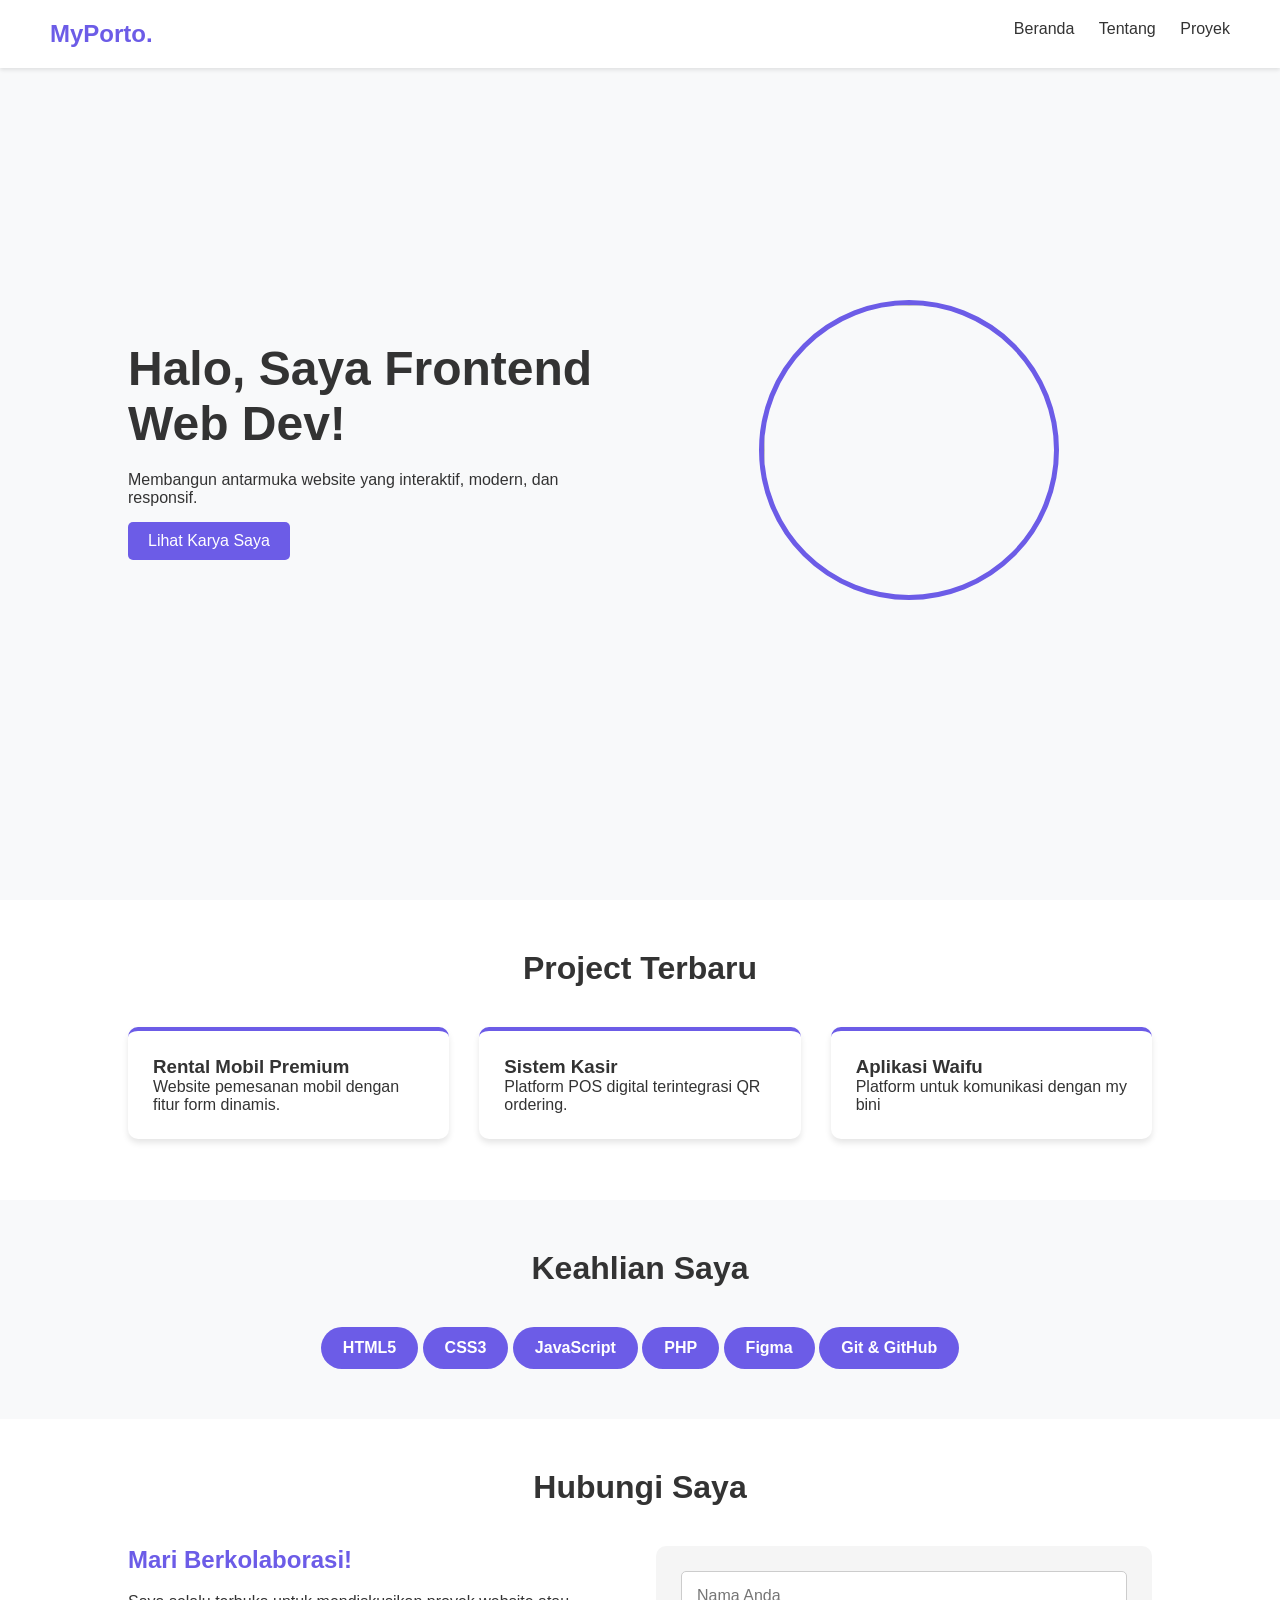
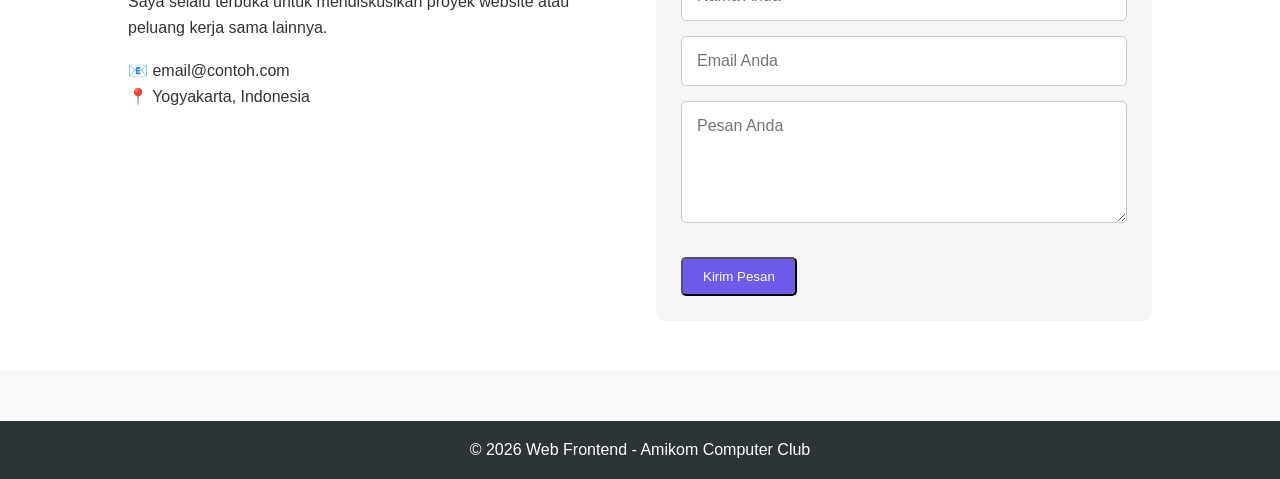
==== index.html @ 7a9bcb33 "Rename index..html to index.html" ====
<!DOCTYPE html>
<html lang="id">
<head>
    <meta charset="UTF-8">
    <meta name="viewport" content="width=device-width, initial-scale=1.0">
    <title>Portofolio - Web Frontend</title>
    <link rel="stylesheet" href="style.css">
</head>
<body>

    <nav class="navbar">
        <div class="logo">MyPorto.</div>
        <ul class="nav-links">
            <li><a href="#beranda">Beranda</a></li>
            <li><a href="#tentang">Tentang</a></li>
            <li><a href="#proyek">Proyek</a></li>
        </ul>
    </nav>

    <header id="beranda" class="hero">
        <div class="hero-content">
            <h1>Halo, Saya Frontend Web Dev!</h1>
            <p>Membangun antarmuka website yang interaktif, modern, dan responsif.</p>
            <a href="#proyek" class="btn">Lihat Karya Saya</a>
        </div>
        <div class="hero-image">
            <img src="https://imgs.search.brave.com/PsLYy0tCITlfZI264hb9MSKWO_ULrX3rAhitDzFOrVg/rs:fit:860:0:0:0/g:ce/aHR0cHM6Ly9pLnBp/bmltZy5jb20vb3Jp/Z2luYWxzL2RiL2E5/LzliL2RiYTk5Yjhl/OTExODY2Y2ZmMGFj/NjQ0M2NlYWU2ZGRl/LmpwZw" class="box-gambar" />
        </div>
    </header>

    <section id="proyek" class="proyek-section">
        <h2>Project Terbaru</h2>
        <div class="grid-karya">
            <div class="card">
                <h3>Rental Mobil Premium</h3>
                <p>Website pemesanan mobil dengan fitur form dinamis.</p>
            </div>
            <div class="card">
                <h3>Sistem Kasir</h3>
                <p>Platform POS digital terintegrasi QR ordering.</p>
            </div>
            <div class="card">
                <h3>Aplikasi Waifu</h3>
                <p>Platform untuk komunikasi dengan my bini</p>
            </div>
        </div>
    </section>

    <section id="skills" class="skills-section">
        <h2>Keahlian Saya</h2>
        <div class="skills-container">
            <div class="skill-badge">HTML5</div>
            <div class="skill-badge">CSS3</div>
            <div class="skill-badge">JavaScript</div>
            <div class="skill-badge">PHP</div>
            <div class="skill-badge">Figma</div>
            <div class="skill-badge">Git & GitHub</div>
        </div>
    </section>

    <section id="kontak" class="kontak-section">
        <h2>Hubungi Saya</h2>
        <div class="kontak-container">
            <div class="kontak-info">
                <h3>Mari Berkolaborasi!</h3>
                <p>Saya selalu terbuka untuk mendiskusikan proyek website atau peluang kerja sama lainnya.</p>
                <br>
                <p>📧 email@contoh.com</p>
                <p>📍 Yogyakarta, Indonesia</p>
            </div>
            <form class="kontak-form">
                <input type="text" placeholder="Nama Anda" class="input-field">
                <input type="email" placeholder="Email Anda" class="input-field">
                <textarea placeholder="Pesan Anda" rows="5" class="input-field"></textarea>
                <button type="submit" class="btn">Kirim Pesan</button>
            </form>
        </div>
    </section>

    <footer>
        <p>&copy; 2026 Web Frontend - Amikom Computer Club</p>
    </footer>

</body>
</html>
---- style.css ----
/* CSS RESET & BASE STYLES */
* {
    margin: 0;
    padding: 0;
    box-sizing: border-box; /* Ingat materi Box Sizing! */
    font-family: 'Segoe UI', Tahoma, Geneva, Verdana, sans-serif;
    scroll-behavior: smooth;
}

body {
    background-color: #f8f9fa;
    color: #333;
}

a {
    text-decoration: none;
    color: inherit;
}

/* Base Styling (Bukan Layouting) */
.logo { font-size: 24px; font-weight: bold; color: #6c5ce7; }
.btn { display: inline-block; padding: 10px 20px; background-color: #6c5ce7; color: white; border-radius: 5px; margin-top: 15px; }
.btn:hover { background-color: #5b4bc4; }
.box-gambar { width: 300px; height: 300px; object-fit: cover; border-radius: 50%; display: flex; align-items: center; justify-content: center; font-weight: bold; color: #b2bec3; border: 5px solid #6c5ce7; }
.card { background-color: white; padding: 25px; border-radius: 10px; box-shadow: 0 4px 6px rgba(0,0,0,0.1); border-top: 4px solid #6c5ce7; }
h2 { text-align: center; margin-bottom: 40px; font-size: 32px;}
footer { text-align: center; padding: 20px; background-color: #2d3436; color: white; margin-top: 50px; }

.skills-section { padding: 50px 10%; text-align: center; }
.skill-badge { background-color: #6c5ce7; color: white; padding: 10px 20px; border-radius: 50px; font-weight: bold; border: 2px solid transparent; transition: 0.3s;}
.skill-badge:hover { background-color: white; color: #6c5ce7; border: 2px solid #6c5ce7; cursor: pointer; }

.kontak-section { padding: 50px 10%; background-color: white; }
.kontak-info h3 { margin-bottom: 15px; color: #6c5ce7; font-size: 24px; }
.kontak-info p { line-height: 1.6; }
.input-field { width: 100%; padding: 15px; margin-bottom: 15px; border: 1px solid #ccc; border-radius: 5px; font-size: 16px; }

.proyek-section { background-color: white; min-height: 300px; padding: 50px 10%; }

/* ========================================
MULAI NGODING LAYOUT DI BAWAH INI
========================================
*/

.navbar{
 display: flex;
 justify-content:space-between;
 align-content: center;
 padding: 20px 50px;

 position: fixed;
 top:0;
 left: 0;
 width:100%;
 background-color: white;
 box-shadow: 0 2px 4px rgb(0,0,0,0.1);
}

.nav-links li{
   display: inline;
   margin-left: 20px;
}

.hero{
    display: flex;
    align-items:center;
    justify-content:space-between;

    min-height: 100vh;
    padding: 15px 10% ;
}

.hero-content{
    flex:1;
}

.hero-content {
    padding-right: 50px;
}

.hero-content h1{
    font-size: 48px;
    margin-bottom: 20px;
}

.hero-image{
     flex: 1;
     display: flex;
     align-items: center;
     justify-content: center;
}

.proyek-section{
    padding: 50px 10%;
}

.grid-karya{
    display: grid;
    grid-template-columns: repeat(3, 1fr);
    gap: 30px;
}


.skill-badge{
    display: inline-block;
}

.kontak-container{
    display: grid;
    grid-template-columns: 1fr 1fr;
    gap: 2rem;
}

.kontak-form {
    background-color: #f5f5f5;
    padding: 25px;
    border-radius: 10px;
}
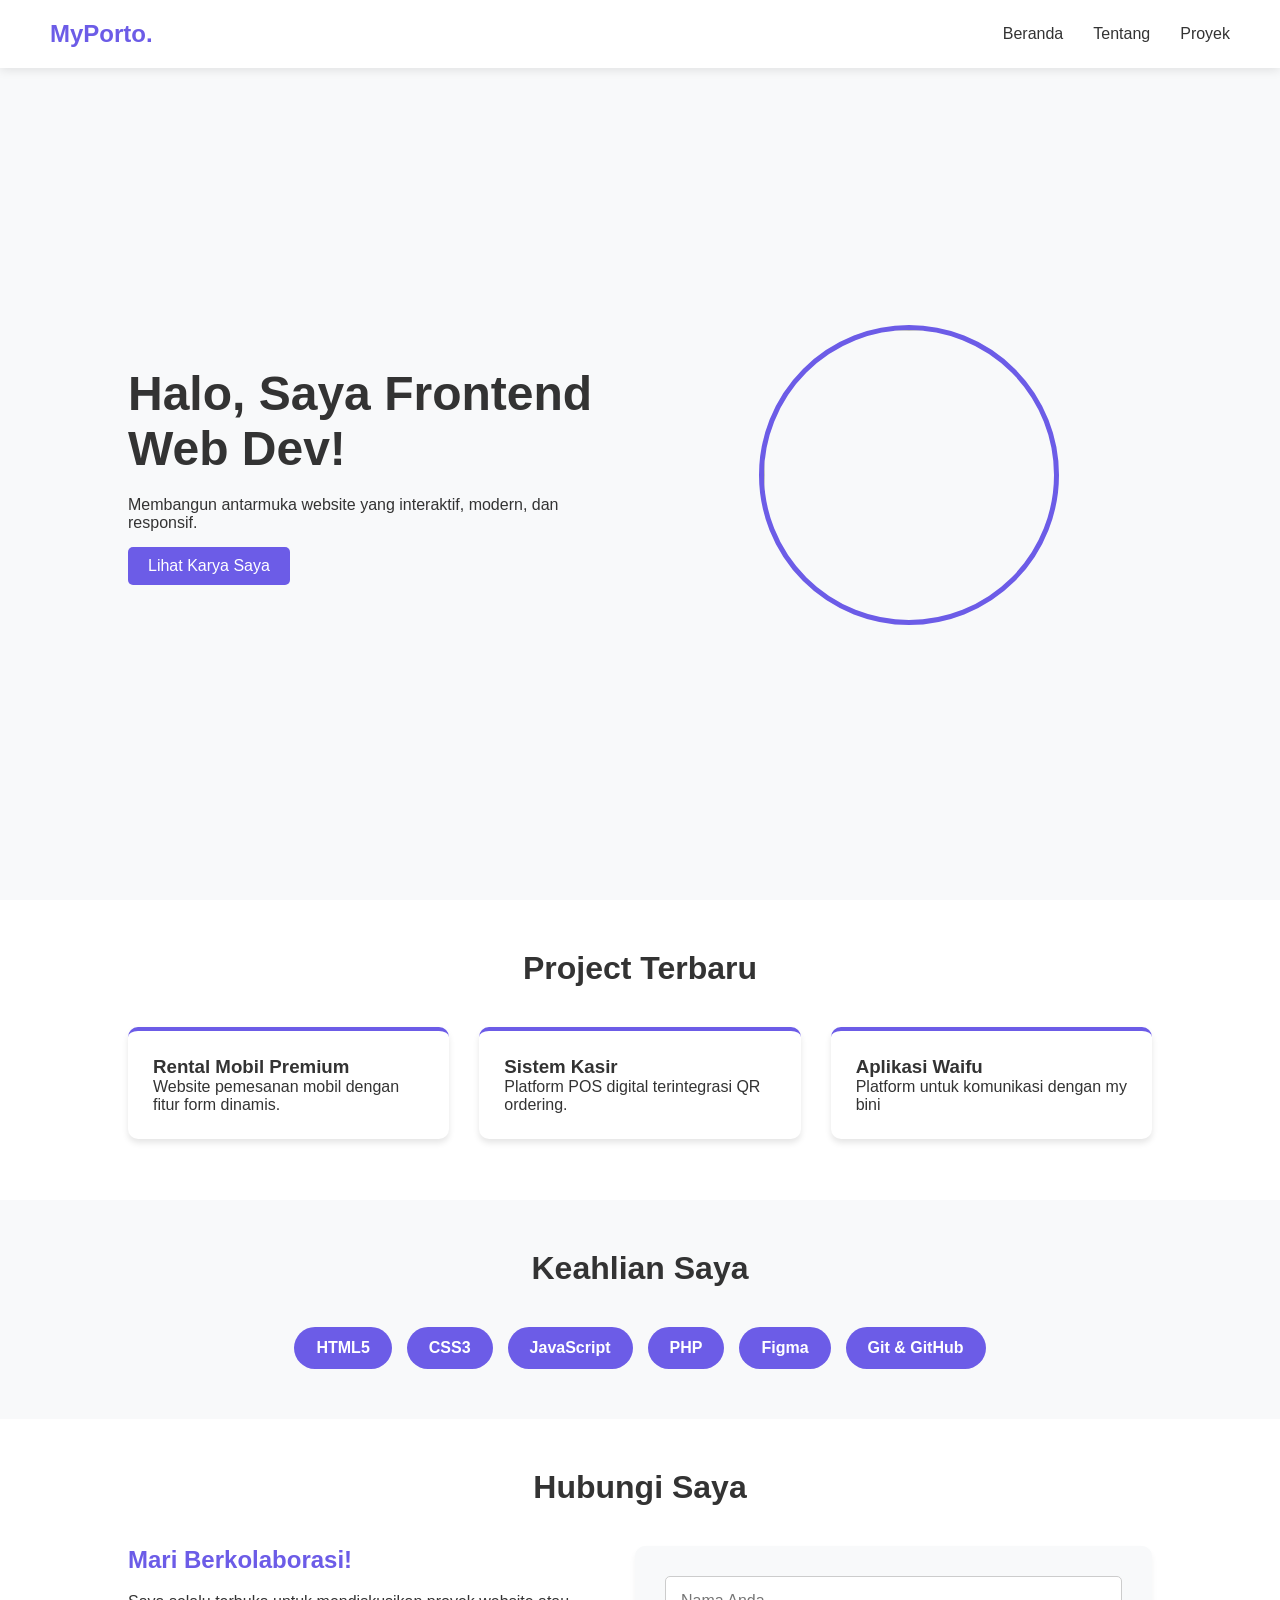
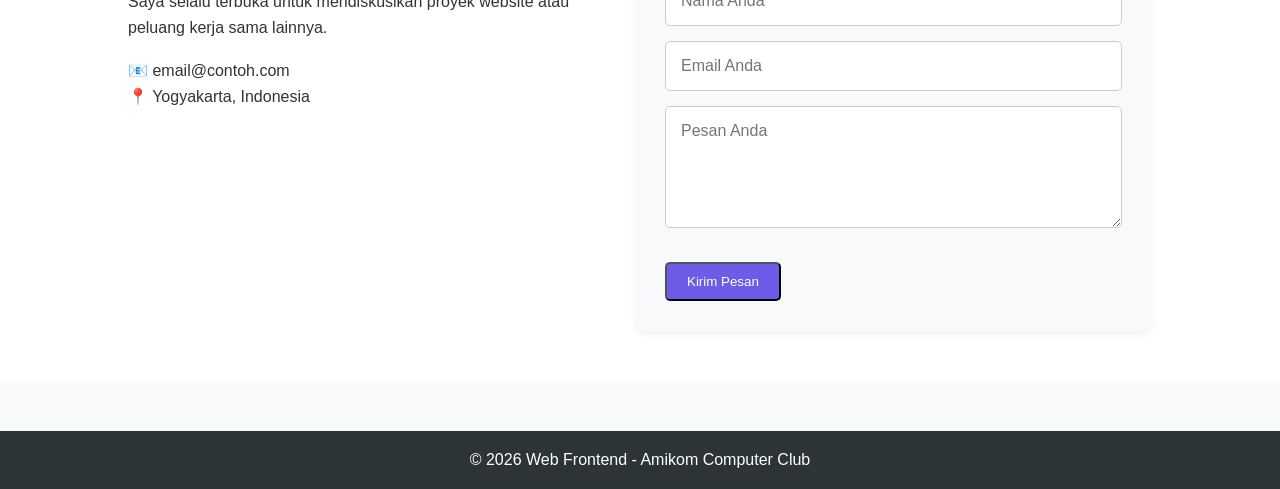
==== commit abe6ab6d: "final" ====
--- a/index.html
+++ b/index.html
@@ -1,15 +1,21 @@
 <!DOCTYPE html>
 <html lang="id">
+
 <head>
     <meta charset="UTF-8">
     <meta name="viewport" content="width=device-width, initial-scale=1.0">
     <title>Portofolio - Web Frontend</title>
     <link rel="stylesheet" href="style.css">
 </head>
+
 <body>
 
+    <!-- ====== NAVIGASI ====== -->
+    <!-- Navbar dengan logo di kiri dan menu di kanan -->
     <nav class="navbar">
+        <!-- Logo brand -->
         <div class="logo">MyPorto.</div>
+        <!-- Daftar menu navigasi -->
         <ul class="nav-links">
             <li><a href="#beranda">Beranda</a></li>
             <li><a href="#tentang">Tentang</a></li>
@@ -17,28 +23,40 @@
         </ul>
     </nav>
 
+    <!-- ====== HERO / BERANDA ====== -->
+    <!-- Section hero sebagai halaman utama -->
     <header id="beranda" class="hero">
+        <!-- Konten teks di sisi kiri -->
         <div class="hero-content">
             <h1>Halo, Saya Frontend Web Dev!</h1>
             <p>Membangun antarmuka website yang interaktif, modern, dan responsif.</p>
+            <!-- Tombol CTA untuk scroll ke proyek -->
             <a href="#proyek" class="btn">Lihat Karya Saya</a>
         </div>
+        <!-- Gambar profil di sisi kanan -->
         <div class="hero-image">
-            <img src="https://imgs.search.brave.com/PsLYy0tCITlfZI264hb9MSKWO_ULrX3rAhitDzFOrVg/rs:fit:860:0:0:0/g:ce/aHR0cHM6Ly9pLnBp/bmltZy5jb20vb3Jp/Z2luYWxzL2RiL2E5/LzliL2RiYTk5Yjhl/OTExODY2Y2ZmMGFj/NjQ0M2NlYWU2ZGRl/LmpwZw" class="box-gambar" />
+            <img src="https://imgs.search.brave.com/PsLYy0tCITlfZI264hb9MSKWO_ULrX3rAhitDzFOrVg/rs:fit:860:0:0:0/g:ce/aHR0cHM6Ly9pLnBp/bmltZy5jb20vb3Jp/Z2luYWxzL2RiL2E5/LzliL2RiYTk5Yjhl/OTExODY2Y2ZmMGFj/NjQ0M2NlYWU2ZGRl/LmpwZw"
+                class="box-gambar" />
         </div>
     </header>
 
+    <!-- ====== SECTION PROYEK ====== -->
+    <!-- Menampilkan daftar project terbaru -->
     <section id="proyek" class="proyek-section">
         <h2>Project Terbaru</h2>
+        <!-- Grid untuk card project -->
         <div class="grid-karya">
+            <!-- Card project 1 -->
             <div class="card">
                 <h3>Rental Mobil Premium</h3>
                 <p>Website pemesanan mobil dengan fitur form dinamis.</p>
             </div>
+            <!-- Card project 2 -->
             <div class="card">
                 <h3>Sistem Kasir</h3>
                 <p>Platform POS digital terintegrasi QR ordering.</p>
             </div>
+            <!-- Card project 3 -->
             <div class="card">
                 <h3>Aplikasi Waifu</h3>
                 <p>Platform untuk komunikasi dengan my bini</p>
@@ -46,6 +64,8 @@
         </div>
     </section>
 
+    <!-- ====== SECTION KEAHLIAN ====== -->
+    <!-- Menampilkan badge keahlian -->
     <section id="skills" class="skills-section">
         <h2>Keahlian Saya</h2>
         <div class="skills-container">
@@ -58,9 +78,12 @@
         </div>
     </section>
 
+    <!-- ====== SECTION KONTAK ====== -->
+    <!-- Form kontak dengan layout 2 kolom -->
     <section id="kontak" class="kontak-section">
         <h2>Hubungi Saya</h2>
         <div class="kontak-container">
+            <!-- Informasi kontak di sisi kiri -->
             <div class="kontak-info">
                 <h3>Mari Berkolaborasi!</h3>
                 <p>Saya selalu terbuka untuk mendiskusikan proyek website atau peluang kerja sama lainnya.</p>
@@ -68,6 +91,7 @@
                 <p>📧 email@contoh.com</p>
                 <p>📍 Yogyakarta, Indonesia</p>
             </div>
+            <!-- Form kontak di sisi kanan -->
             <form class="kontak-form">
                 <input type="text" placeholder="Nama Anda" class="input-field">
                 <input type="email" placeholder="Email Anda" class="input-field">
@@ -77,9 +101,12 @@
         </div>
     </section>
 
+    <!-- ====== FOOTER ====== -->
+    <!-- Footer copyright -->
     <footer>
         <p>&copy; 2026 Web Frontend - Amikom Computer Club</p>
     </footer>
 
 </body>
+
 </html>
--- a/style.css
+++ b/style.css
@@ -1,118 +1,395 @@
-/* CSS RESET & BASE STYLES */
+/* ========================================
+   CSS RESET & BASE STYLES
+   ======================================== */
+
+/* RESET: Menghapus semua style default browser */
 * {
     margin: 0;
+    /* Hilangkan margin default */
     padding: 0;
-    box-sizing: border-box; /* Ingat materi Box Sizing! */
+    /* Hilangkan padding default */
+    box-sizing: border-box;
+    /* Padding & border tidak nambah ukuran elemen */
     font-family: 'Segoe UI', Tahoma, Geneva, Verdana, sans-serif;
+    /* Font utama */
     scroll-behavior: smooth;
-}
-
+    /* Animasi scroll halus */
+}
+
+/* STYLE BODY */
 body {
     background-color: #f8f9fa;
+    /* Warna latar abu-abu terang */
     color: #333;
-}
-
+    /* Warna teks gelap */
+}
+
+/* STYLE LINK */
 a {
     text-decoration: none;
+    /* Hilangkan garis bawah */
     color: inherit;
-}
-
-/* Base Styling (Bukan Layouting) */
-.logo { font-size: 24px; font-weight: bold; color: #6c5ce7; }
-.btn { display: inline-block; padding: 10px 20px; background-color: #6c5ce7; color: white; border-radius: 5px; margin-top: 15px; }
-.btn:hover { background-color: #5b4bc4; }
-.box-gambar { width: 300px; height: 300px; object-fit: cover; border-radius: 50%; display: flex; align-items: center; justify-content: center; font-weight: bold; color: #b2bec3; border: 5px solid #6c5ce7; }
-.card { background-color: white; padding: 25px; border-radius: 10px; box-shadow: 0 4px 6px rgba(0,0,0,0.1); border-top: 4px solid #6c5ce7; }
-h2 { text-align: center; margin-bottom: 40px; font-size: 32px;}
-footer { text-align: center; padding: 20px; background-color: #2d3436; color: white; margin-top: 50px; }
-
-.skills-section { padding: 50px 10%; text-align: center; }
-.skill-badge { background-color: #6c5ce7; color: white; padding: 10px 20px; border-radius: 50px; font-weight: bold; border: 2px solid transparent; transition: 0.3s;}
-.skill-badge:hover { background-color: white; color: #6c5ce7; border: 2px solid #6c5ce7; cursor: pointer; }
-
-.kontak-section { padding: 50px 10%; background-color: white; }
-.kontak-info h3 { margin-bottom: 15px; color: #6c5ce7; font-size: 24px; }
-.kontak-info p { line-height: 1.6; }
-.input-field { width: 100%; padding: 15px; margin-bottom: 15px; border: 1px solid #ccc; border-radius: 5px; font-size: 16px; }
-
-.proyek-section { background-color: white; min-height: 300px; padding: 50px 10%; }
+    /* Warna mengikuti warna teks */
+}
 
 /* ========================================
-MULAI NGODING LAYOUT DI BAWAH INI
-========================================
-*/
-
-.navbar{
- display: flex;
- justify-content:space-between;
- align-content: center;
- padding: 20px 50px;
-
- position: fixed;
- top:0;
- left: 0;
- width:100%;
- background-color: white;
- box-shadow: 0 2px 4px rgb(0,0,0,0.1);
-}
-
-.nav-links li{
-   display: inline;
-   margin-left: 20px;
-}
-
-.hero{
-    display: flex;
-    align-items:center;
-    justify-content:space-between;
-
+   BASE STYLING (Elemen Global)
+   ======================================== */
+
+.logo {
+    font-size: 24px;
+    /* Ukuran font logo */
+    font-weight: bold;
+    /* Tebal */
+    color: #6c5ce7;
+    /* Warna ungu */
+}
+
+.btn {
+    display: inline-block;
+    /* Agar bisa diberi padding */
+    padding: 10px 20px;
+    /* Jarak dalam tombol */
+    background-color: #6c5ce7;
+    /* Latar ungu */
+    color: white;
+    /* Teks putih */
+    border-radius: 5px;
+    /* Sudut melengkung */
+    margin-top: 15px;
+    /* Jarak atas */
+}
+
+.btn:hover {
+    background-color: #5b4bc4;
+    /* Warna ungu lebih gelap saat hover */
+}
+
+.box-gambar {
+    width: 300px;
+    /* Lebar gambar */
+    height: 300px;
+    /* Tinggi gambar */
+    object-fit: cover;
+    /* Gambar proporsional */
+    border-radius: 50%;
+    /* Membuat lingkaran */
+    display: flex;
+    /* Flexbox */
+    align-items: center;
+    /* Tengah vertikal */
+    justify-content: center;
+    /* Tengah horizontal */
+    font-weight: bold;
+    /* Tebal */
+    color: #b2bec3;
+    /* Warna abu-abu */
+    border: 5px solid #6c5ce7;
+    /* Border ungu */
+}
+
+.card {
+    background-color: white;
+    /* Latar putih */
+    padding: 25px;
+    /* Jarak dalam */
+    border-radius: 10px;
+    /* Sudut melengkung */
+    box-shadow: 0 4px 6px rgba(0, 0, 0, 0.1);
+    /* Bayangan */
+    border-top: 4px solid #6c5ce7;
+    /* Garis ungu di atas */
+}
+
+h2 {
+    text-align: center;
+    /* Rata tengah */
+    margin-bottom: 40px;
+    /* Jarak bawah */
+    font-size: 32px;
+    /* Ukuran font */
+}
+
+footer {
+    text-align: center;
+    /* Rata tengah */
+    padding: 20px;
+    /* Jarak dalam */
+    background-color: #2d3436;
+    /* Latar gelap */
+    color: white;
+    /* Teks putih */
+    margin-top: 50px;
+    /* Jarak atas */
+}
+
+.skills-section {
+    padding: 50px 10%;
+    /* Jarak dalam */
+    text-align: center;
+    /* Rata tengah */
+}
+
+.skill-badge {
+    background-color: #6c5ce7;
+    /* Latar ungu */
+    color: white;
+    /* Teks putih */
+    padding: 10px 20px;
+    /* Jarak dalam */
+    border-radius: 50px;
+    /* Bentuk pill */
+    font-weight: bold;
+    /* Tebal */
+    border: 2px solid transparent;
+    /* Border transparan */
+    transition: 0.3s;
+    /* Animasi halus */
+}
+
+.skill-badge:hover {
+    background-color: white;
+    /* Latar putih saat hover */
+    color: #6c5ce7;
+    /* Teks ungu */
+    border: 2px solid #6c5ce7;
+    /* Border ungu */
+    cursor: pointer;
+    /* Tangan saat hover */
+}
+
+.kontak-section {
+    padding: 50px 10%;
+    /* Jarak dalam */
+    background-color: white;
+    /* Latar putih */
+}
+
+.kontak-info h3 {
+    margin-bottom: 15px;
+    /* Jarak bawah */
+    color: #6c5ce7;
+    /* Warna ungu */
+    font-size: 24px;
+    /* Ukuran font */
+}
+
+.kontak-info p {
+    line-height: 1.6;
+    /* Jarak antar baris */
+}
+
+.input-field {
+    width: 100%;
+    /* Lebar penuh */
+    padding: 15px;
+    /* Jarak dalam */
+    margin-bottom: 15px;
+    /* Jarak bawah */
+    border: 1px solid #ccc;
+    /* Garis abu-abu */
+    border-radius: 5px;
+    /* Sudut melengkung */
+    font-size: 16px;
+    /* Ukuran font */
+}
+
+.proyek-section {
+    background-color: white;
+    /* Latar putih */
+    min-height: 300px;
+    /* Tinggi minimal */
+    padding: 50px 10%;
+    /* Jarak dalam */
+}
+
+/* ========================================
+   LAYOUTING DENGAN FLEXBOX & GRID
+   ======================================== */
+
+/* ===== 1. LAYOUT NAVBAR ===== */
+.navbar {
+    position: fixed;
+    /* Navbar tetap di atas saat scroll */
+    top: 0;
+    /* Menempel di atas */
+    width: 100%;
+    /* Lebar penuh */
+    background-color: white;
+    /* Latar putih */
+    padding: 20px 50px;
+    /* Jarak dalam */
+    z-index: 999;
+    /* Di atas konten lain */
+    box-shadow: 0 2px 10px rgba(0, 0, 0, 0.1);
+    /* Bayangan */
+
+    display: flex;
+    /* Flexbox */
+    justify-content: space-between;
+    /* Logo di kiri, menu di kanan */
+    align-items: center;
+    /* Tengah vertikal */
+}
+
+.nav-links {
+    display: flex;
+    /* Menu horizontal */
+    gap: 30px;
+    /* Jarak antar menu */
+    list-style: none;
+    /* Hilangkan bullet */
+}
+
+/* ===== 2. LAYOUT HERO SECTION ===== */
+.hero {
+    padding: 150px 10% 100px 10%;
+    /* Jarak dalam (atas besar agar tidak tertutup navbar) */
     min-height: 100vh;
-    padding: 15px 10% ;
-}
-
-.hero-content{
-    flex:1;
+    /* Tinggi minimal 1 layar penuh */
+
+    display: flex;
+    /* Flexbox */
+    justify-content: space-between;
+    /* Teks di kiri, gambar di kanan */
+    align-items: center;
+    /* Tengah vertikal */
 }
 
 .hero-content {
+    flex: 1;
+    /* Ambil sisa ruang */
     padding-right: 50px;
-}
-
-.hero-content h1{
+    /* Jarak kanan */
+}
+
+.hero-content h1 {
     font-size: 48px;
+    /* Ukuran font besar */
     margin-bottom: 20px;
-}
-
-.hero-image{
-     flex: 1;
-     display: flex;
-     align-items: center;
-     justify-content: center;
-}
-
-.proyek-section{
+    /* Jarak bawah */
+}
+
+.hero-image {
+    flex: 1;
+    /* Ambil sisa ruang */
+    display: flex;
+    /* Flexbox */
+    justify-content: center;
+    /* Tengah horizontal */
+}
+
+/* ===== 3. LAYOUT PROYEK (GRID) ===== */
+.proyek-section {
     padding: 50px 10%;
-}
-
-.grid-karya{
+    /* Jarak dalam */
+}
+
+.grid-karya {
     display: grid;
+    /* CSS Grid */
     grid-template-columns: repeat(3, 1fr);
+    /* 3 kolom sama besar */
     gap: 30px;
-}
-
-
-.skill-badge{
-    display: inline-block;
-}
-
-.kontak-container{
-    display: grid;
-    grid-template-columns: 1fr 1fr;
-    gap: 2rem;
+    /* Jarak antar card */
+}
+
+/* ===== 4. LAYOUT SKILLS (FLEX-WRAP) ===== */
+.skills-container {
+    display: flex;
+    /* Flexbox */
+    justify-content: center;
+    /* Rata tengah */
+    gap: 15px;
+    /* Jarak antar badge */
+    flex-wrap: wrap;
+    /* Turun ke bawah jika tidak muat */
+}
+
+/* ===== 5. LAYOUT KONTAK (FLEXBOX) ===== */
+.kontak-container {
+    display: flex;
+    /* Flexbox */
+    justify-content: space-between;
+    /* Informasi di kiri, form di kanan */
+    gap: 50px;
+    /* Jarak antar kolom */
+}
+
+.kontak-info {
+    flex: 1;
+    /* Ambil 1 bagian */
 }
 
 .kontak-form {
-    background-color: #f5f5f5;
-    padding: 25px;
+    flex: 1;
+    /* Ambil 1 bagian (seimbang) */
+    background-color: #f8f9fa;
+    /* Latar abu-abu */
+    padding: 30px;
+    /* Jarak dalam */
     border-radius: 10px;
+    /* Sudut melengkung */
+    box-shadow: 0 4px 6px rgba(0, 0, 0, 0.05);
+    /* Bayangan */
+}
+
+/* ========================================
+   RESPONSIVE DESIGN (MOBILE)
+   ======================================== */
+
+/* Layar dengan lebar maksimal 768px (HP/Tablet) */
+@media screen and (max-width: 768px) {
+
+    /* Navbar lebih kecil */
+    .navbar {
+        padding: 15px 20px;
+        /* Kurangi padding */
+    }
+
+    /* Sembunyikan menu di mobile (akan dibuat hamburger) */
+    .nav-links {
+        display: none;
+    }
+
+    /* Hero menjadi kolom (atas-bawah) */
+    .hero {
+        flex-direction: column;
+        /* Dari baris ke kolom */
+        text-align: center;
+        /* Teks rata tengah */
+        padding-top: 100px;
+        /* Kurangi padding atas */
+    }
+
+    .hero-content {
+        padding-right: 0;
+        /* Hilangkan padding kanan */
+        margin-bottom: 40px;
+        /* Jarak bawah */
+    }
+
+    .hero-content h1 {
+        font-size: 36px;
+        /* Ukuran font lebih kecil */
+    }
+
+    /* Grid dari 3 kolom jadi 1 kolom */
+    .grid-karya {
+        grid-template-columns: 1fr;
+        /* 1 kolom penuh */
+    }
+
+    /* Kontak jadi kolom (atas-bawah) */
+    .kontak-container {
+        flex-direction: column;
+        /* Dari baris ke kolom */
+        gap: 30px;
+        /* Jarak antar elemen */
+    }
+
+    .kontak-form {
+        padding: 20px;
+        /* Kurangi padding */
+    }
 }
